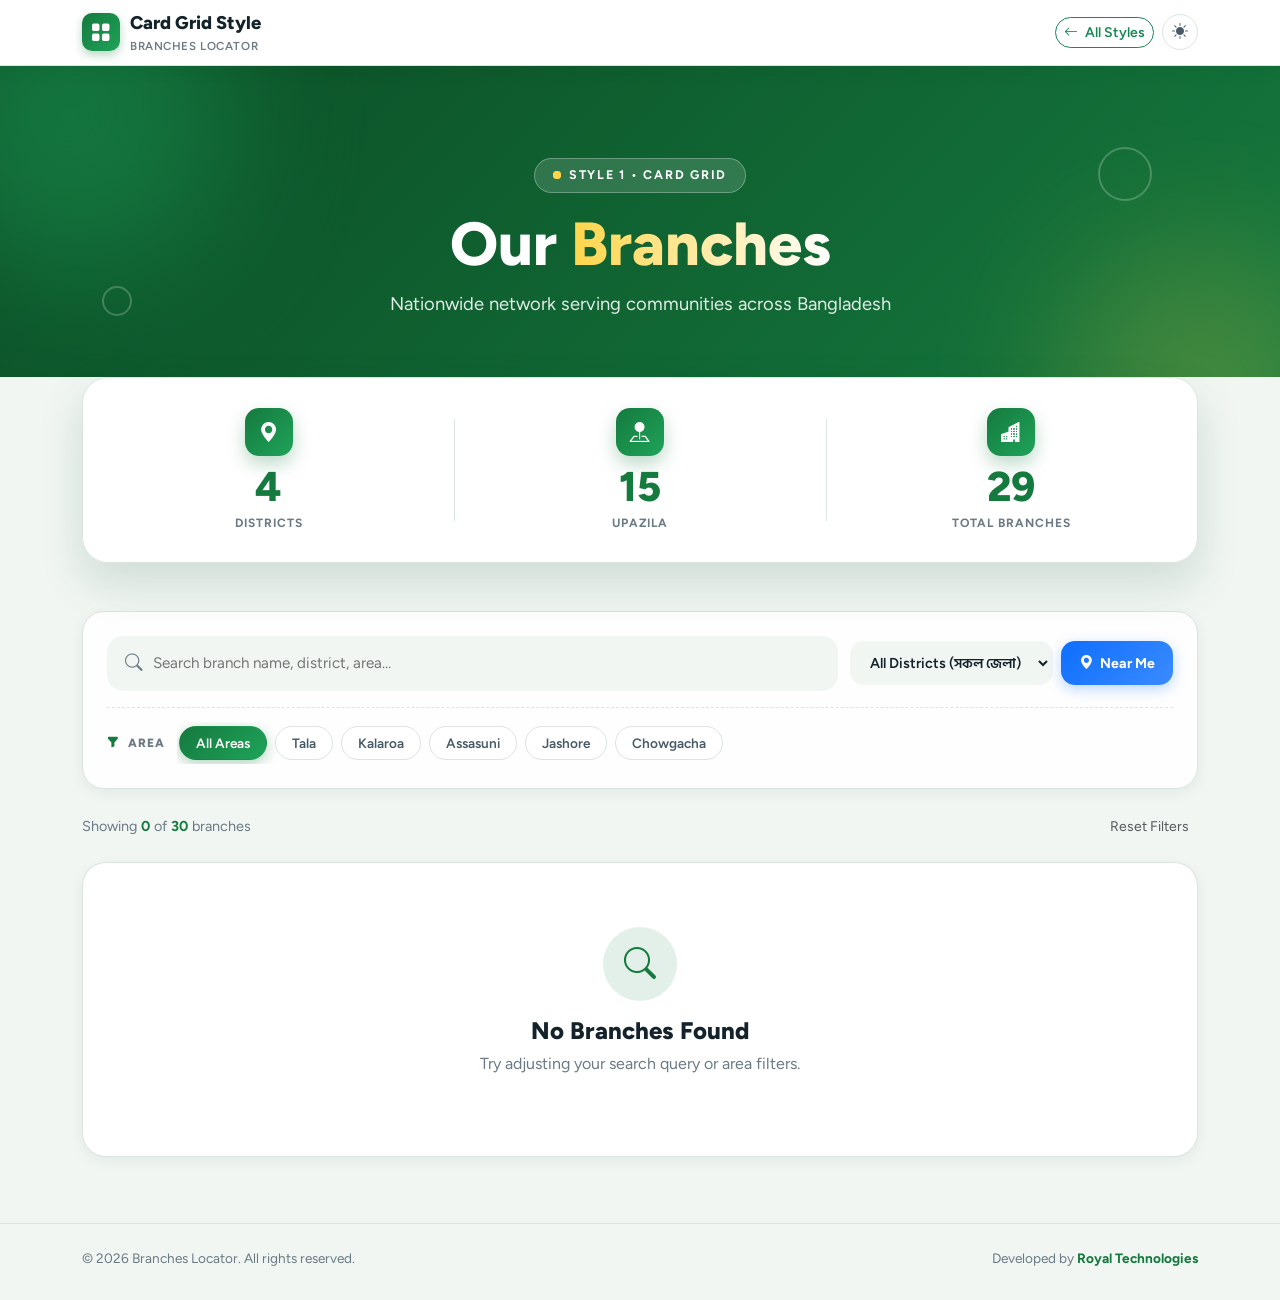
==== style-cards.html @ 8e42b0b7 "Initial release: Modern Branches Locator with 4 layout styles, interactive map, live search & geoloc" ====
<!DOCTYPE html>
<html lang="bn">
<head>
  <meta charset="UTF-8">
  <meta name="viewport" content="width=device-width, initial-scale=1.0, viewport-fit=cover">
  <title>Branches Locator - Modern Card Grid Style</title>
  <link rel="icon" type="image/svg+xml" href="favicon.svg">
  <link rel="alternate icon" type="image/png" href="favicon.png">
  <link rel="preconnect" href="https://fonts.googleapis.com">
  <link rel="preconnect" href="https://fonts.gstatic.com" crossorigin>
  <link href="https://fonts.googleapis.com/css2?family=Figtree:wght@400;500;600;700;800&family=Hind+Siliguri:wght@400;500;600;700&display=swap" rel="stylesheet">
  <link rel="stylesheet" href="css/bootstrap.min.css">
  <link rel="stylesheet" href="css/bootstrap-icons.min.css">
  <link rel="stylesheet" href="css/style.css">
</head>
<body>

  <!-- Top App Bar -->
  <header class="br-app-bar">
    <div class="container d-flex flex-wrap align-items-center justify-content-between gap-3">
      <a href="index.html" class="br-brand">
        <div class="br-brand-icon"><i class="bi bi-grid-fill"></i></div>
        <div class="br-brand-title">Card Grid Style <small>Branches Locator</small></div>
      </a>
      <div class="d-flex align-items-center gap-2">
        <a href="index.html" class="btn btn-sm btn-outline-success rounded-pill fw-semibold">
          <i class="bi bi-arrow-left me-1"></i> All Styles
        </a>
        <button type="button" class="theme-toggle-btn" id="btnThemeToggle"><i class="bi bi-sun-fill"></i></button>
      </div>
    </div>
  </header>

  <!-- Hero -->
  <section class="br-hero">
    <div class="br-hero-blob br-hero-blob-1"></div>
    <div class="br-hero-blob br-hero-blob-2"></div>
    <span class="br-ring br-ring-1"></span>
    <span class="br-ring br-ring-2"></span>
    <div class="container position-relative text-center" style="z-index: 2;">
      <span class="br-tag"><i class="br-dot"></i> STYLE 1 &bull; CARD GRID</span>
      <h1 class="br-title">Our <span>Branches</span></h1>
      <p class="br-sub">Nationwide network serving communities across Bangladesh</p>
    </div>
    <svg class="br-wave" viewBox="0 0 1440 80" preserveAspectRatio="none"><path d="M0,40 C240,90 480,0 720,30 C960,60 1200,90 1440,35 L1440,80 L0,80 Z"></path></svg>
  </section>

  <!-- Stats Counters -->
  <section class="br-stats-wrap">
    <div class="container">
      <div class="br-stats">
        <div class="br-stat">
          <span class="br-stat-ico"><i class="bi bi-geo-alt-fill"></i></span>
          <h2 class="br-count" data-target="4">0</h2>
          <small>Districts</small>
        </div>
        <div class="br-stat">
          <span class="br-stat-ico"><i class="bi bi-pin-map-fill"></i></span>
          <h2 class="br-count" data-target="16">0</h2>
          <small>Upazila</small>
        </div>
        <div class="br-stat">
          <span class="br-stat-ico"><i class="bi bi-buildings-fill"></i></span>
          <h2 class="br-count" data-target="30">0</h2>
          <small>Total Branches</small>
        </div>
      </div>
    </div>
  </section>

  <!-- Main Grid Content -->
  <main class="br-main">
    <div class="container position-relative" style="z-index: 2;">
      <!-- Search & Filters -->
      <div class="br-filter">
        <div class="br-search-row">
          <div class="br-search">
            <i class="bi bi-search"></i>
            <input type="text" id="brSearchInput" placeholder="Search branch name, district, area...">
          </div>
          <div class="br-search-actions">
            <select id="brDistrictSelect" class="br-filter-select">
              <option value="all">All Districts (সকল জেলা)</option>
              <option value="Satkhira">Satkhira (সাতক্ষীরা)</option>
              <option value="Jashore">Jashore (যশোর)</option>
              <option value="Khulna">Khulna (খুলনা)</option>
              <option value="Jhenaidah">Jhenaidah (ঝিনাইদহ)</option>
            </select>
            <button type="button" class="br-btn-gps" id="btnNearMe"><i class="bi bi-geo-alt-fill"></i> Near Me</button>
          </div>
        </div>

        <div class="br-areas">
          <span class="br-areas-label"><i class="bi bi-funnel-fill"></i> Area</span>
          <div class="br-chips">
            <button type="button" class="br-chip active" data-area="all">All Areas</button>
            <button type="button" class="br-chip" data-area="Tala">Tala</button>
            <button type="button" class="br-chip" data-area="Kalaroa">Kalaroa</button>
            <button type="button" class="br-chip" data-area="Assasuni">Assasuni</button>
            <button type="button" class="br-chip" data-area="Jashore">Jashore</button>
            <button type="button" class="br-chip" data-area="Chowgacha">Chowgacha</button>
          </div>
        </div>
      </div>

      <div class="br-result-bar">
        <span id="brResultCount">Showing <b>30</b> of <b>30</b> branches</span>
        <button type="button" class="btn btn-sm btn-link text-decoration-none text-muted" onclick="resetBranchFilters()">Reset Filters</button>
      </div>

      <div class="br-empty" id="brEmptyState" style="display:none;">
        <div class="br-empty-ico"><i class="bi bi-search"></i></div>
        <h4>No Branches Found</h4>
        <p>Try adjusting your search query or area filters.</p>
      </div>

      <div class="row g-3 g-lg-4" id="cardsContainer"></div>
    </div>
  </main>

  <footer class="br-credit-bar">
    <div class="container d-flex justify-content-between flex-wrap gap-2">
      <div>&copy; 2026 Branches Locator. All rights reserved.</div>
      <div>Developed by <a href="https://royaltechbd.com/" target="_blank" rel="noopener">Royal Technologies</a></div>
    </div>
  </footer>

  <script src="js/bootstrap.bundle.min.js"></script>
  <script src="js/branches-data.js"></script>
  <script>
    localStorage.setItem('branch_style', 'cards');
  </script>
  <script src="js/app.js"></script>
</body>
</html>
---- css/style.css ----
/* ==========================================================================
   BRANCHES LOCATOR - COMPLETE STYLESHEET
   Developed by Royal Technologies (https://royaltechbd.com)
   Featuring 4 Design Styles: Card Grid, Map View, District Directory, Data Table
   ========================================================================== */

/* ---------------- ROOT VARIABLES & THEMES ---------------- */
:root {
  --br-g1: #0b4d26;
  --br-g2: #157a3e;
  --br-g3: #1fa35a;
  --br-gold: #ffd54a;
  --br-gold-dark: #f59e0b;
  --br-accent: #0d6efd;
  --br-accent-hover: #0b5ed7;
  
  --bg-page: #f1f6f3;
  --bg-card: #ffffff;
  --bg-surface: rgba(255, 255, 255, 0.95);
  --text-main: #14232b;
  --text-muted: #6b7a84;
  --text-sub: #475a66;
  --border-color: #dbe5df;
  --shadow-sm: 0 4px 14px rgba(15, 40, 30, 0.06);
  --shadow-md: 0 10px 30px rgba(15, 40, 30, 0.1);
  --shadow-lg: 0 20px 45px rgba(11, 77, 38, 0.15);
  --radius-lg: 20px;
  --radius-md: 14px;
  --radius-sm: 10px;
  --font-base: 'Figtree', 'Hind Siliguri', -apple-system, BlinkMacSystemFont, 'Segoe UI', Roboto, sans-serif;
}

/* Sapphire Blue Theme */
[data-theme="sapphire"] {
  --br-g1: #0a2540;
  --br-g2: #1e40af;
  --br-g3: #3b82f6;
  --br-gold: #38bdf8;
  --br-gold-dark: #0284c7;
  --bg-page: #f0f5fc;
  --border-color: #d2e1f2;
}

/* Dark Mode Theme */
[data-theme="dark"] {
  --br-g1: #071710;
  --br-g2: #0e3d23;
  --br-g3: #196f3d;
  --br-gold: #fbbf24;
  --bg-page: #0f172a;
  --bg-card: #1e293b;
  --bg-surface: rgba(30, 41, 59, 0.95);
  --text-main: #f1f5f9;
  --text-muted: #94a3b8;
  --text-sub: #cbd5e1;
  --border-color: #334155;
  --shadow-sm: 0 4px 14px rgba(0, 0, 0, 0.3);
  --shadow-md: 0 10px 30px rgba(0, 0, 0, 0.4);
  --shadow-lg: 0 20px 45px rgba(0, 0, 0, 0.5);
}

/* Base resets */
*, *::before, *::after {
  box-sizing: border-box;
}

html, body {
  margin: 0;
  padding: 0;
  font-family: var(--font-base);
  color: var(--text-main);
  background-color: var(--bg-page);
  -webkit-font-smoothing: antialiased;
  -moz-osx-font-smoothing: grayscale;
  line-height: 1.5;
}

/* ---------------- TOP CONTROL & STYLE SWITCHER BAR ---------------- */
.br-app-bar {
  background: var(--bg-surface);
  backdrop-filter: blur(12px);
  -webkit-backdrop-filter: blur(12px);
  border-bottom: 1px solid var(--border-color);
  padding: 10px 0;
  position: sticky;
  top: 0;
  z-index: 1020;
  box-shadow: 0 4px 20px rgba(0,0,0,0.04);
}

.br-brand {
  display: flex;
  align-items: center;
  gap: 10px;
  text-decoration: none;
  color: var(--text-main);
  font-weight: 800;
  font-size: 1.15rem;
}

.br-brand-icon {
  width: 38px;
  height: 38px;
  display: grid;
  place-items: center;
  border-radius: 10px;
  background: linear-gradient(135deg, var(--br-g2), var(--br-g3));
  color: #fff;
  font-size: 1.25rem;
  box-shadow: 0 4px 10px rgba(21, 122, 62, 0.3);
}

.br-brand-title small {
  display: block;
  font-size: 0.72rem;
  font-weight: 600;
  color: var(--text-muted);
  letter-spacing: 0.05em;
  text-transform: uppercase;
}

/* Style Switcher Pills */
.br-style-switcher {
  display: inline-flex;
  align-items: center;
  background: rgba(0, 0, 0, 0.04);
  border: 1px solid var(--border-color);
  border-radius: 999px;
  padding: 3px;
  gap: 2px;
}

[data-theme="dark"] .br-style-switcher {
  background: rgba(255, 255, 255, 0.05);
}

.style-pill {
  border: 0;
  background: transparent;
  color: var(--text-sub);
  padding: 6px 14px;
  border-radius: 999px;
  font-size: 0.85rem;
  font-weight: 600;
  cursor: pointer;
  display: inline-flex;
  align-items: center;
  gap: 6px;
  transition: all 0.25s cubic-bezier(0.2, 0.8, 0.2, 1);
  white-space: nowrap;
}

.style-pill:hover {
  color: var(--br-g2);
  background: rgba(255, 255, 255, 0.5);
}

.style-pill.active {
  background: linear-gradient(135deg, var(--br-g2), var(--br-g3));
  color: #ffffff !important;
  box-shadow: 0 4px 12px rgba(21, 122, 62, 0.3);
}

.theme-toggle-btn {
  border: 1px solid var(--border-color);
  background: var(--bg-card);
  color: var(--text-sub);
  width: 36px;
  height: 36px;
  border-radius: 50%;
  display: grid;
  place-items: center;
  cursor: pointer;
  transition: all 0.25s;
}

.theme-toggle-btn:hover {
  color: var(--br-g2);
  border-color: var(--br-g3);
}

/* ---------------- HERO BANNER ---------------- */
.br-hero {
  position: relative;
  overflow: hidden;
  color: #ffffff;
  text-align: center;
  padding: clamp(48px, 9vw, 92px) 0 clamp(70px, 11vw, 115px);
  background: linear-gradient(135deg, var(--br-g1), var(--br-g2), var(--br-g1));
  background-size: 200% 200%;
  animation: brGradBg 12s ease infinite;
}

.br-hero-blob {
  position: absolute;
  border-radius: 50%;
  pointer-events: none;
  filter: blur(70px);
}

.br-hero-blob-1 {
  width: 320px;
  height: 320px;
  background: var(--br-g3);
  opacity: 0.45;
  top: -110px;
  left: -90px;
  animation: brDrift1 14s ease-in-out infinite alternate;
}

.br-hero-blob-2 {
  width: 280px;
  height: 280px;
  background: var(--br-gold);
  opacity: 0.2;
  bottom: -90px;
  right: -60px;
  animation: brDrift2 16s ease-in-out infinite alternate;
}

.br-ring {
  position: absolute;
  border: 2px solid rgba(255, 255, 255, 0.22);
  border-radius: 50%;
  pointer-events: none;
}

.br-ring-1 {
  width: 54px;
  height: 54px;
  top: 22%;
  right: 10%;
  animation: brFloat 7s ease-in-out infinite;
}

.br-ring-2 {
  width: 30px;
  height: 30px;
  top: 60%;
  left: 8%;
  animation: brFloat 9s ease-in-out infinite reverse;
}

.br-ring-3 {
  width: 90px;
  height: 90px;
  bottom: 18%;
  right: 28%;
  border-style: dashed;
  animation: brSpin 20s linear infinite;
}

.br-tag {
  display: inline-flex;
  align-items: center;
  gap: 8px;
  font-size: clamp(11px, 2.8vw, 12.5px);
  font-weight: 700;
  letter-spacing: 0.14em;
  padding: 7px 18px;
  border-radius: 999px;
  margin-bottom: 16px;
  background: rgba(255, 255, 255, 0.14);
  border: 1px solid rgba(255, 255, 255, 0.28);
  animation: brFadeDown 0.8s cubic-bezier(0.2, 0.8, 0.2, 1) both;
}

.br-dot {
  position: relative;
  width: 8px;
  height: 8px;
  border-radius: 50%;
  background: var(--br-gold);
}

.br-dot::after {
  content: "";
  position: absolute;
  inset: 0;
  border-radius: 50%;
  background: var(--br-gold);
  animation: brPing 1.8s ease-out infinite;
}

.br-title {
  font-weight: 800;
  font-size: clamp(2.2rem, 7vw, 3.8rem);
  line-height: 1.15;
  margin: 0 0 12px;
  color: #ffffff;
  animation: brFadeDown 0.9s 0.1s cubic-bezier(0.2, 0.8, 0.2, 1) both;
}

.br-title span {
  background: linear-gradient(90deg, var(--br-gold), #ffffff, #9be7b8, var(--br-gold));
  background-size: 300% 100%;
  -webkit-background-clip: text;
  background-clip: text;
  color: transparent;
  animation: brGrad 6s linear infinite;
}

.br-sub {
  margin: 0 auto;
  max-width: 580px;
  padding: 0 12px;
  color: rgba(255, 255, 255, 0.88);
  font-size: clamp(0.95rem, 3vw, 1.15rem);
  animation: brFadeDown 1s 0.2s cubic-bezier(0.2, 0.8, 0.2, 1) both;
}

.br-wave {
  position: absolute;
  left: 0;
  bottom: -1px;
  width: 100%;
  height: clamp(34px, 6vw, 70px);
  display: block;
}

.br-wave path {
  fill: var(--bg-page);
  transition: fill 0.3s ease;
}

/* ---------------- STATS COUNTERS ---------------- */
.br-stats-wrap {
  background: var(--bg-page);
  position: relative;
  z-index: 5;
  margin-top: calc(-1 * clamp(34px, 6vw, 56px));
}

.br-stats {
  display: grid;
  grid-template-columns: repeat(3, 1fr);
  background: var(--bg-surface);
  border-radius: clamp(18px, 3vw, 26px);
  box-shadow: var(--shadow-lg);
  border: 1px solid var(--border-color);
  overflow: hidden;
  animation: brRise 0.9s 0.25s cubic-bezier(0.2, 0.8, 0.2, 1) both;
}

.br-stat {
  position: relative;
  text-align: center;
  padding: clamp(16px, 3.5vw, 30px) 8px;
  transition: background 0.3s;
}

.br-stat + .br-stat::before {
  content: "";
  position: absolute;
  left: 0;
  top: 22%;
  bottom: 22%;
  width: 1px;
  background: var(--border-color);
}

.br-stat:hover {
  background: rgba(21, 122, 62, 0.04);
}

.br-stat-ico {
  display: inline-grid;
  place-items: center;
  width: clamp(36px, 8vw, 48px);
  height: clamp(36px, 8vw, 48px);
  border-radius: 14px;
  margin-bottom: 8px;
  font-size: clamp(15px, 3.5vw, 20px);
  color: #fff;
  background: linear-gradient(135deg, var(--br-g2), var(--br-g3));
  box-shadow: 0 8px 18px rgba(21, 122, 62, 0.28);
  transition: transform 0.4s ease;
}

.br-stat:hover .br-stat-ico {
  transform: translateY(-4px) rotate(-6deg) scale(1.08);
}

.br-count {
  font-weight: 800;
  font-size: clamp(1.6rem, 6vw, 2.6rem);
  color: var(--br-g2);
  margin: 0;
  line-height: 1.1;
}

.br-stat small {
  display: block;
  margin-top: 4px;
  font-size: clamp(9.5px, 2.6vw, 12px);
  font-weight: 700;
  letter-spacing: 0.08em;
  text-transform: uppercase;
  color: var(--text-muted);
}

/* ---------------- MAIN WRAPPER ---------------- */
.br-main {
  position: relative;
  overflow: hidden;
  background: transparent;
  padding: clamp(24px, 4vw, 48px) 0 clamp(40px, 6vw, 70px);
}

.br-main-blob {
  position: absolute;
  border-radius: 50%;
  filter: blur(90px);
  pointer-events: none;
  opacity: 0.14;
}

.br-main-blob-1 {
  width: 340px;
  height: 340px;
  background: var(--br-g1);
  top: 0;
  left: -100px;
  animation: brDrift1 18s ease-in-out infinite alternate;
}

.br-main-blob-2 {
  width: 320px;
  height: 320px;
  background: var(--br-accent);
  bottom: 0;
  right: -100px;
  animation: brDrift2 20s ease-in-out infinite alternate;
}

/* ---------------- FILTER BOX ---------------- */
.br-filter {
  background: var(--bg-surface);
  border: 1px solid var(--border-color);
  border-radius: 22px;
  padding: clamp(14px, 3vw, 24px);
  box-shadow: var(--shadow-sm);
  margin-bottom: 22px;
}

.br-search-row {
  display: flex;
  gap: 12px;
  align-items: center;
  flex-wrap: wrap;
}

.br-search {
  flex: 1 1 300px;
  display: flex;
  align-items: center;
  gap: 10px;
  background: var(--bg-page);
  border: 2px solid transparent;
  border-radius: 16px;
  padding: 4px 6px 4px 16px;
  transition: border-color 0.3s, box-shadow 0.3s, background 0.3s;
}

.br-search:focus-within {
  background: var(--bg-card);
  border-color: var(--br-g3);
  box-shadow: 0 0 0 5px rgba(31, 163, 90, 0.15);
}

.br-search > i {
  color: var(--text-muted);
  font-size: 1.1rem;
}

.br-search input {
  flex: 1 1 auto;
  min-width: 0;
  border: 0;
  outline: 0;
  background: transparent;
  padding: 10px 0;
  font-size: 0.95rem;
  color: var(--text-main);
}

.br-search-actions {
  display: flex;
  gap: 8px;
}

.br-filter-select {
  flex: 0 0 auto;
  min-width: 150px;
  border: 2px solid transparent;
  background: var(--bg-page);
  border-radius: 14px;
  padding: 10px 14px;
  font-size: 0.9rem;
  font-weight: 600;
  color: var(--text-main);
  outline: none;
  cursor: pointer;
  transition: all 0.25s;
}

.br-filter-select:focus {
  background: var(--bg-card);
  border-color: var(--br-g3);
}

.br-btn-gps {
  flex: 0 0 auto;
  border: 0;
  cursor: pointer;
  font-weight: 700;
  font-size: 0.88rem;
  color: #fff;
  padding: 11px 18px;
  border-radius: 14px;
  background: linear-gradient(135deg, #0d6efd, #3b8bff);
  box-shadow: 0 4px 14px rgba(13, 110, 253, 0.28);
  display: inline-flex;
  align-items: center;
  gap: 7px;
  transition: transform 0.25s, box-shadow 0.25s;
}

.br-btn-gps:hover {
  transform: translateY(-2px);
  box-shadow: 0 8px 20px rgba(13, 110, 253, 0.35);
}

.br-areas {
  display: flex;
  align-items: center;
  gap: 12px;
  margin-top: 16px;
  padding-top: 14px;
  border-top: 1px dashed var(--border-color);
}

.br-areas-label {
  flex: 0 0 auto;
  font-size: 12px;
  font-weight: 800;
  letter-spacing: 0.08em;
  text-transform: uppercase;
  color: var(--text-muted);
}

.br-areas-label i {
  color: var(--br-g2);
  margin-right: 4px;
}

.br-chips {
  display: flex;
  gap: 8px;
  overflow-x: auto;
  padding: 4px 2px;
  scrollbar-width: none;
  -webkit-overflow-scrolling: touch;
}

.br-chips::-webkit-scrollbar {
  display: none;
}

.br-chip {
  flex: 0 0 auto;
  text-decoration: none;
  font-size: 0.85rem;
  font-weight: 600;
  white-space: nowrap;
  color: var(--text-sub);
  background: var(--bg-card);
  border: 1.5px solid var(--border-color);
  padding: 6px 16px;
  border-radius: 999px;
  cursor: pointer;
  transition: all 0.25s cubic-bezier(0.2, 0.8, 0.2, 1);
}

.br-chip:hover {
  color: var(--br-g2);
  border-color: var(--br-g3);
  transform: translateY(-2px);
}

.br-chip.active {
  color: #fff;
  border-color: transparent;
  background: linear-gradient(135deg, var(--br-g2), var(--br-g3));
  box-shadow: 0 4px 14px rgba(21, 122, 62, 0.32);
}

/* Result count bar */
.br-result-bar {
  display: flex;
  justify-content: space-between;
  align-items: center;
  flex-wrap: wrap;
  gap: 10px;
  margin-bottom: 20px;
  font-size: 0.9rem;
  color: var(--text-muted);
}

.br-result-bar b {
  color: var(--br-g2);
}

.br-view-indicators {
  display: flex;
  align-items: center;
  gap: 8px;
}

/* ==========================================================================
   STYLE 1: MODERN CARD GRID (Unnayan Prochesta Signature)
   ========================================================================== */
.br-card {
  position: relative;
  overflow: hidden;
  display: flex;
  flex-direction: column;
  background: var(--bg-card);
  border: 1px solid var(--border-color);
  border-radius: clamp(16px, 2.5vw, 22px);
  box-shadow: var(--shadow-sm);
  transition: transform 0.4s cubic-bezier(0.2, 0.8, 0.2, 1), box-shadow 0.4s ease, border-color 0.3s;
}

.br-card:hover {
  transform: translateY(-8px);
  box-shadow: var(--shadow-lg);
  border-color: rgba(31, 163, 90, 0.3);
}

.br-shine {
  position: absolute;
  top: 0;
  left: -80%;
  width: 50%;
  height: 100%;
  z-index: 4;
  pointer-events: none;
  transform: skewX(-20deg);
  background: linear-gradient(100deg, transparent, rgba(255, 255, 255, 0.55), transparent);
}

.br-card:hover .br-shine {
  animation: brShine 0.9s ease;
}

.br-img {
  position: relative;
  overflow: hidden;
  height: clamp(110px, 18vw, 150px);
  background: linear-gradient(135deg, #e8f3ec, #d7e8de);
}

[data-theme="dark"] .br-img {
  background: linear-gradient(135deg, #162a22, #0d1e18);
}

.br-img-empty {
  width: 100%;
  height: 100%;
  display: grid;
  place-items: center;
  font-size: 2.5rem;
  color: var(--br-g3);
  opacity: 0.7;
  transition: transform 0.5s ease;
}

.br-card:hover .br-img-empty {
  transform: scale(1.12) rotate(-3deg);
}

.br-img-fade {
  position: absolute;
  inset: auto 0 0 0;
  height: 55%;
  background: linear-gradient(to top, rgba(0, 0, 0, 0.35), transparent);
  pointer-events: none;
}

.br-area-badge {
  position: absolute;
  top: 10px;
  right: 10px;
  z-index: 2;
  display: inline-flex;
  align-items: center;
  gap: 5px;
  max-width: calc(100% - 20px);
  font-size: 0.75rem;
  font-weight: 700;
  color: #fff;
  white-space: nowrap;
  padding: 5px 11px;
  border-radius: 999px;
  background: rgba(11, 77, 38, 0.85);
  backdrop-filter: blur(6px);
  -webkit-backdrop-filter: blur(6px);
  border: 1px solid rgba(255, 255, 255, 0.25);
}

.br-dist-badge {
  position: absolute;
  top: 10px;
  left: 10px;
  z-index: 2;
  display: inline-flex;
  align-items: center;
  font-size: 0.72rem;
  font-weight: 700;
  color: #fff;
  padding: 4px 9px;
  border-radius: 999px;
  background: rgba(13, 110, 253, 0.85);
  backdrop-filter: blur(4px);
}

.br-body {
  display: flex;
  flex-direction: column;
  flex: 1 1 auto;
  padding: clamp(14px, 2.5vw, 18px);
  position: relative;
}

.br-body::before {
  content: "";
  position: absolute;
  left: clamp(14px, 2.5vw, 18px);
  top: 0;
  width: 40px;
  height: 3px;
  border-radius: 3px;
  background: linear-gradient(90deg, var(--br-g2), var(--br-g3));
  transition: width 0.4s ease;
}

.br-card:hover .br-body::before {
  width: 80px;
}

.br-name {
  font-weight: 700;
  color: var(--text-main);
  font-size: clamp(1.05rem, 2.2vw, 1.2rem);
  line-height: 1.25;
  margin: 10px 0 2px;
}

.br-bn-name {
  font-size: 0.85rem;
  font-weight: 600;
  color: var(--br-g2);
  margin-bottom: 10px;
}

.br-meta {
  list-style: none;
  margin: 0 0 16px;
  padding: 0;
  display: grid;
  gap: 8px;
  font-size: 0.84rem;
  color: var(--text-sub);
}

.br-meta li {
  display: flex;
  align-items: flex-start;
  gap: 8px;
  min-width: 0;
  line-height: 1.4;
}

.br-meta li i {
  flex: 0 0 auto;
  margin-top: 3px;
  font-size: 1rem;
}

.br-addr i { color: #e11d48; }
.br-phone i { color: var(--br-g2); }
.br-mail i { color: #0d6efd; }
.br-hours i { color: var(--br-gold-dark); }

.br-phone a {
  color: inherit;
  text-decoration: none;
  font-weight: 600;
  transition: color 0.2s;
}

.br-phone a:hover {
  color: var(--br-g2);
  text-decoration: underline;
}

.br-card-actions {
  margin-top: auto;
  display: flex;
  gap: 8px;
}

.br-btn {
  flex: 1 1 auto;
  display: inline-flex;
  align-items: center;
  justify-content: center;
  gap: 6px;
  text-decoration: none;
  font-weight: 700;
  font-size: 0.86rem;
  color: #fff;
  padding: 9px 12px;
  border-radius: 12px;
  background: linear-gradient(135deg, #0d6efd, #3b8bff);
  box-shadow: 0 4px 12px rgba(13, 110, 253, 0.25);
  transition: transform 0.25s, box-shadow 0.25s, gap 0.25s;
}

.br-btn:hover {
  color: #fff;
  gap: 10px;
  transform: translateY(-2px);
  box-shadow: 0 8px 18px rgba(13, 110, 253, 0.35);
}

.br-btn-call {
  flex: 0 0 auto;
  width: 40px;
  height: 40px;
  border-radius: 12px;
  display: grid;
  place-items: center;
  background: rgba(21, 122, 62, 0.12);
  color: var(--br-g2);
  text-decoration: none;
  font-size: 1rem;
  transition: all 0.25s;
}

.br-btn-call:hover {
  background: var(--br-g2);
  color: #fff;
  transform: translateY(-2px);
}

/* ==========================================================================
   STYLE 2: INTERACTIVE SPLIT MAP VIEW
   ========================================================================== */
.map-layout {
  display: grid;
  grid-template-columns: 420px 1fr;
  height: 720px;
  background: var(--bg-card);
  border: 1px solid var(--border-color);
  border-radius: 24px;
  overflow: hidden;
  box-shadow: var(--shadow-md);
  margin-bottom: 24px;
}

.map-sidebar {
  display: flex;
  flex-direction: column;
  height: 100%;
  border-right: 1px solid var(--border-color);
  background: var(--bg-card);
}

.map-sidebar-head {
  padding: 16px 20px;
  border-bottom: 1px solid var(--border-color);
  background: var(--bg-surface);
}

.map-sidebar-list {
  flex: 1 1 auto;
  overflow-y: auto;
  padding: 12px;
  display: flex;
  flex-direction: column;
  gap: 10px;
}

.map-branch-item {
  padding: 14px 16px;
  background: var(--bg-page);
  border: 1px solid var(--border-color);
  border-radius: 16px;
  cursor: pointer;
  transition: all 0.25s ease;
}

.map-branch-item:hover, .map-branch-item.is-selected {
  background: var(--bg-card);
  border-color: var(--br-g3);
  box-shadow: 0 6px 18px rgba(21, 122, 62, 0.14);
  transform: translateY(-2px);
}

.map-branch-item.is-selected {
  border-left: 4px solid var(--br-g2);
}

.map-branch-title {
  font-weight: 700;
  font-size: 1rem;
  margin: 0 0 4px;
  color: var(--text-main);
  display: flex;
  justify-content: space-between;
  align-items: baseline;
}

.map-branch-dist {
  font-size: 0.75rem;
  font-weight: 700;
  color: #0d6efd;
  background: rgba(13, 110, 253, 0.1);
  padding: 2px 7px;
  border-radius: 999px;
}

.map-branch-addr {
  font-size: 0.82rem;
  color: var(--text-sub);
  margin-bottom: 8px;
  display: -webkit-box;
  -webkit-line-clamp: 2;
  -webkit-box-orient: vertical;
  overflow: hidden;
}

.map-branch-footer {
  display: flex;
  justify-content: space-between;
  align-items: center;
  font-size: 0.8rem;
}

.map-canvas-container {
  position: relative;
  height: 100%;
  width: 100%;
}

#leafletMap {
  width: 100%;
  height: 100%;
  z-index: 1;
}

/* Custom Leaflet Marker Styling */
.custom-branch-marker {
  width: 34px;
  height: 34px;
  border-radius: 50% 50% 50% 0;
  background: linear-gradient(135deg, var(--br-g2), var(--br-g1));
  transform: rotate(-45deg);
  display: flex;
  align-items: center;
  justify-content: center;
  box-shadow: 0 4px 12px rgba(11, 77, 38, 0.45);
  border: 2px solid #ffffff;
  transition: transform 0.25s;
}

.custom-branch-marker i {
  transform: rotate(45deg);
  color: var(--br-gold);
  font-size: 15px;
}

.custom-branch-marker.is-active {
  background: linear-gradient(135deg, #e11d48, #be123c);
  transform: scale(1.2) rotate(-45deg);
  box-shadow: 0 6px 18px rgba(225, 29, 72, 0.5);
  z-index: 1000 !important;
}

.leaflet-popup-content-wrapper {
  border-radius: 16px;
  padding: 6px;
  box-shadow: 0 10px 30px rgba(0,0,0,0.18);
}

.map-popup-card h4 {
  font-size: 1.05rem;
  font-weight: 800;
  margin: 0 0 4px;
  color: var(--br-g1);
}

.map-popup-card p {
  font-size: 0.84rem;
  color: #475a66;
  margin: 4px 0 10px;
}

/* ==========================================================================
   STYLE 3: HIERARCHICAL DISTRICT & UPAZILA DIRECTORY (Accordion)
   ========================================================================== */
.district-group-card {
  background: var(--bg-card);
  border: 1px solid var(--border-color);
  border-radius: 20px;
  margin-bottom: 16px;
  overflow: hidden;
  box-shadow: var(--shadow-sm);
  transition: box-shadow 0.3s;
}

.district-group-card:hover {
  box-shadow: var(--shadow-md);
}

.district-header {
  padding: 18px 24px;
  background: var(--bg-surface);
  display: flex;
  justify-content: space-between;
  align-items: center;
  cursor: pointer;
  user-select: none;
}

.district-title {
  display: flex;
  align-items: center;
  gap: 12px;
  margin: 0;
  font-size: 1.25rem;
  font-weight: 800;
  color: var(--text-main);
}

.district-badge-count {
  font-size: 0.8rem;
  font-weight: 700;
  padding: 4px 12px;
  border-radius: 999px;
  background: rgba(21, 122, 62, 0.12);
  color: var(--br-g2);
}

.district-collapse-icon {
  font-size: 1.2rem;
  color: var(--text-muted);
  transition: transform 0.3s;
}

.district-group-card.is-open .district-collapse-icon {
  transform: rotate(180deg);
}

.district-body {
  padding: 20px;
  border-top: 1px solid var(--border-color);
}

.dir-branch-row {
  display: grid;
  grid-template-columns: repeat(auto-fill, minmax(280px, 1fr));
  gap: 14px;
}

.dir-branch-card {
  background: var(--bg-page);
  border: 1px solid var(--border-color);
  border-radius: 14px;
  padding: 16px;
  display: flex;
  flex-direction: column;
  transition: transform 0.25s, border-color 0.25s, box-shadow 0.25s;
}

.dir-branch-card:hover {
  transform: translateY(-3px);
  border-color: var(--br-g3);
  box-shadow: var(--shadow-sm);
  background: var(--bg-card);
}

.dir-branch-head {
  display: flex;
  justify-content: space-between;
  align-items: flex-start;
  margin-bottom: 6px;
}

.dir-branch-head h5 {
  margin: 0;
  font-weight: 700;
  font-size: 1.05rem;
  color: var(--text-main);
}

.dir-tag-upazila {
  font-size: 0.72rem;
  font-weight: 700;
  background: rgba(13, 110, 253, 0.1);
  color: #0d6efd;
  padding: 3px 8px;
  border-radius: 6px;
}

.dir-branch-meta {
  font-size: 0.82rem;
  color: var(--text-sub);
  display: grid;
  gap: 4px;
  margin-bottom: 12px;
}

.dir-branch-actions {
  margin-top: auto;
  display: flex;
  gap: 8px;
}

/* ==========================================================================
   STYLE 4: ADMINISTRATIVE DATA TABLE VIEW
   ========================================================================== */
.table-panel {
  background: var(--bg-card);
  border: 1px solid var(--border-color);
  border-radius: 20px;
  overflow: hidden;
  box-shadow: var(--shadow-sm);
}

.table-panel-header {
  padding: 16px 22px;
  background: var(--bg-surface);
  border-bottom: 1px solid var(--border-color);
  display: flex;
  justify-content: space-between;
  align-items: center;
  flex-wrap: wrap;
  gap: 10px;
}

.table-export-btns {
  display: flex;
  gap: 8px;
}

.btn-export {
  border: 1px solid var(--border-color);
  background: var(--bg-card);
  color: var(--text-sub);
  font-weight: 600;
  font-size: 0.84rem;
  padding: 6px 14px;
  border-radius: 10px;
  cursor: pointer;
  display: inline-flex;
  align-items: center;
  gap: 6px;
  transition: all 0.25s;
}

.btn-export:hover {
  background: var(--bg-page);
  color: var(--br-g2);
  border-color: var(--br-g3);
}

.br-table-responsive {
  width: 100%;
  overflow-x: auto;
}

.br-table {
  width: 100%;
  border-collapse: collapse;
  text-align: left;
  font-size: 0.88rem;
}

.br-table th {
  background: var(--bg-page);
  color: var(--text-muted);
  font-weight: 700;
  font-size: 0.78rem;
  text-transform: uppercase;
  letter-spacing: 0.06em;
  padding: 14px 18px;
  border-bottom: 1px solid var(--border-color);
  white-space: nowrap;
}

.br-table td {
  padding: 14px 18px;
  border-bottom: 1px solid var(--border-color);
  vertical-align: middle;
  color: var(--text-main);
}

.br-table tr:hover td {
  background: rgba(21, 122, 62, 0.03);
}

.br-table-badge {
  display: inline-block;
  padding: 3px 8px;
  border-radius: 6px;
  font-size: 0.76rem;
  font-weight: 700;
}

.badge-satkhira { background: #e0f2fe; color: #0369a1; }
.badge-jashore { background: #fef3c7; color: #b45309; }
.badge-khulna { background: #dcfce7; color: #15803d; }
.badge-jhenaidah { background: #fae8ff; color: #86198f; }

/* ---------------- EMPTY STATE ---------------- */
.br-empty {
  text-align: center;
  background: var(--bg-card);
  border-radius: 24px;
  padding: clamp(36px, 7vw, 64px) 20px;
  border: 1px solid var(--border-color);
  box-shadow: var(--shadow-sm);
  margin: 20px 0;
}

.br-empty-ico {
  display: inline-grid;
  place-items: center;
  width: 74px;
  height: 74px;
  border-radius: 50%;
  font-size: 32px;
  color: var(--br-g2);
  background: rgba(25, 135, 84, 0.12);
  margin-bottom: 16px;
  animation: brFloat 4s ease-in-out infinite;
}

.br-empty h4 {
  font-weight: 800;
  margin: 0 0 6px;
}

.br-empty p {
  margin: 0 0 16px;
  color: var(--text-muted);
}

/* ---------------- FOOTER CREDIT (Clean & Subdued) ---------------- */
.br-credit-bar {
  text-align: center;
  padding: 24px 0 32px;
  color: var(--text-muted);
  font-size: 0.85rem;
  border-top: 1px solid var(--border-color);
}

.br-credit-bar a {
  color: var(--br-g2);
  font-weight: 700;
  text-decoration: none;
}

.br-credit-bar a:hover {
  text-decoration: underline;
}

/* ---------------- REVEAL ANIMATIONS ---------------- */
.br-reveal {
  opacity: 0;
  transform: translateY(28px) scale(0.98);
}

.br-reveal.is-visible {
  animation: brReveal 0.7s cubic-bezier(0.2, 0.8, 0.2, 1) forwards;
  animation-delay: var(--delay, 0ms);
}

@keyframes brFadeDown {
  from { opacity: 0; transform: translateY(-22px); }
  to { opacity: 1; transform: none; }
}

@keyframes brRise {
  from { opacity: 0; transform: translateY(30px); }
  to { opacity: 1; transform: none; }
}

@keyframes brReveal {
  to { opacity: 1; transform: none; }
}

@keyframes brDrift1 {
  from { transform: translate(0, 0) scale(1); }
  to { transform: translate(60px, 40px) scale(1.15); }
}

@keyframes brDrift2 {
  from { transform: translate(0, 0) scale(1); }
  to { transform: translate(-60px, -30px) scale(1.2); }
}

@keyframes brFloat {
  0%, 100% { transform: translateY(0) rotate(0); }
  50% { transform: translateY(-16px) rotate(8deg); }
}

@keyframes brPing {
  0% { transform: scale(1); opacity: 0.7; }
  100% { transform: scale(3); opacity: 0; }
}

@keyframes brGradBg {
  0%, 100% { background-position: 0% 50%; }
  50% { background-position: 100% 50%; }
}

@keyframes brGrad {
  to { background-position: 300% 0; }
}

@keyframes brSpin {
  to { transform: rotate(360deg); }
}

@keyframes brShine {
  to { left: 140%; }
}

/* ---------------- RESPONSIVE STYLES ---------------- */
@media (max-width: 991.98px) {
  .map-layout {
    grid-template-columns: 1fr;
    grid-template-rows: 320px 380px;
    height: 700px;
  }
  .map-sidebar {
    border-right: 0;
    border-bottom: 1px solid var(--border-color);
  }
}

@media (max-width: 767.98px) {
  .br-app-bar .container {
    flex-direction: column;
    gap: 10px;
    align-items: stretch !important;
  }
  .br-style-switcher {
    overflow-x: auto;
    width: 100%;
    scrollbar-width: none;
  }
  .br-style-switcher::-webkit-scrollbar {
    display: none;
  }
  .br-search-row {
    flex-direction: column;
    align-items: stretch;
  }
  .br-search-actions {
    flex-direction: row;
  }
  .br-filter-select {
    flex: 1 1 auto;
  }
  .br-areas {
    flex-direction: column;
    align-items: stretch;
    gap: 8px;
  }
}

@media (max-width: 575.98px) {
  .br-ring-1, .br-ring-2 { display: none; }
  .br-card:hover { transform: translateY(-4px); }
  .style-pill { padding: 6px 10px; font-size: 0.78rem; }
}
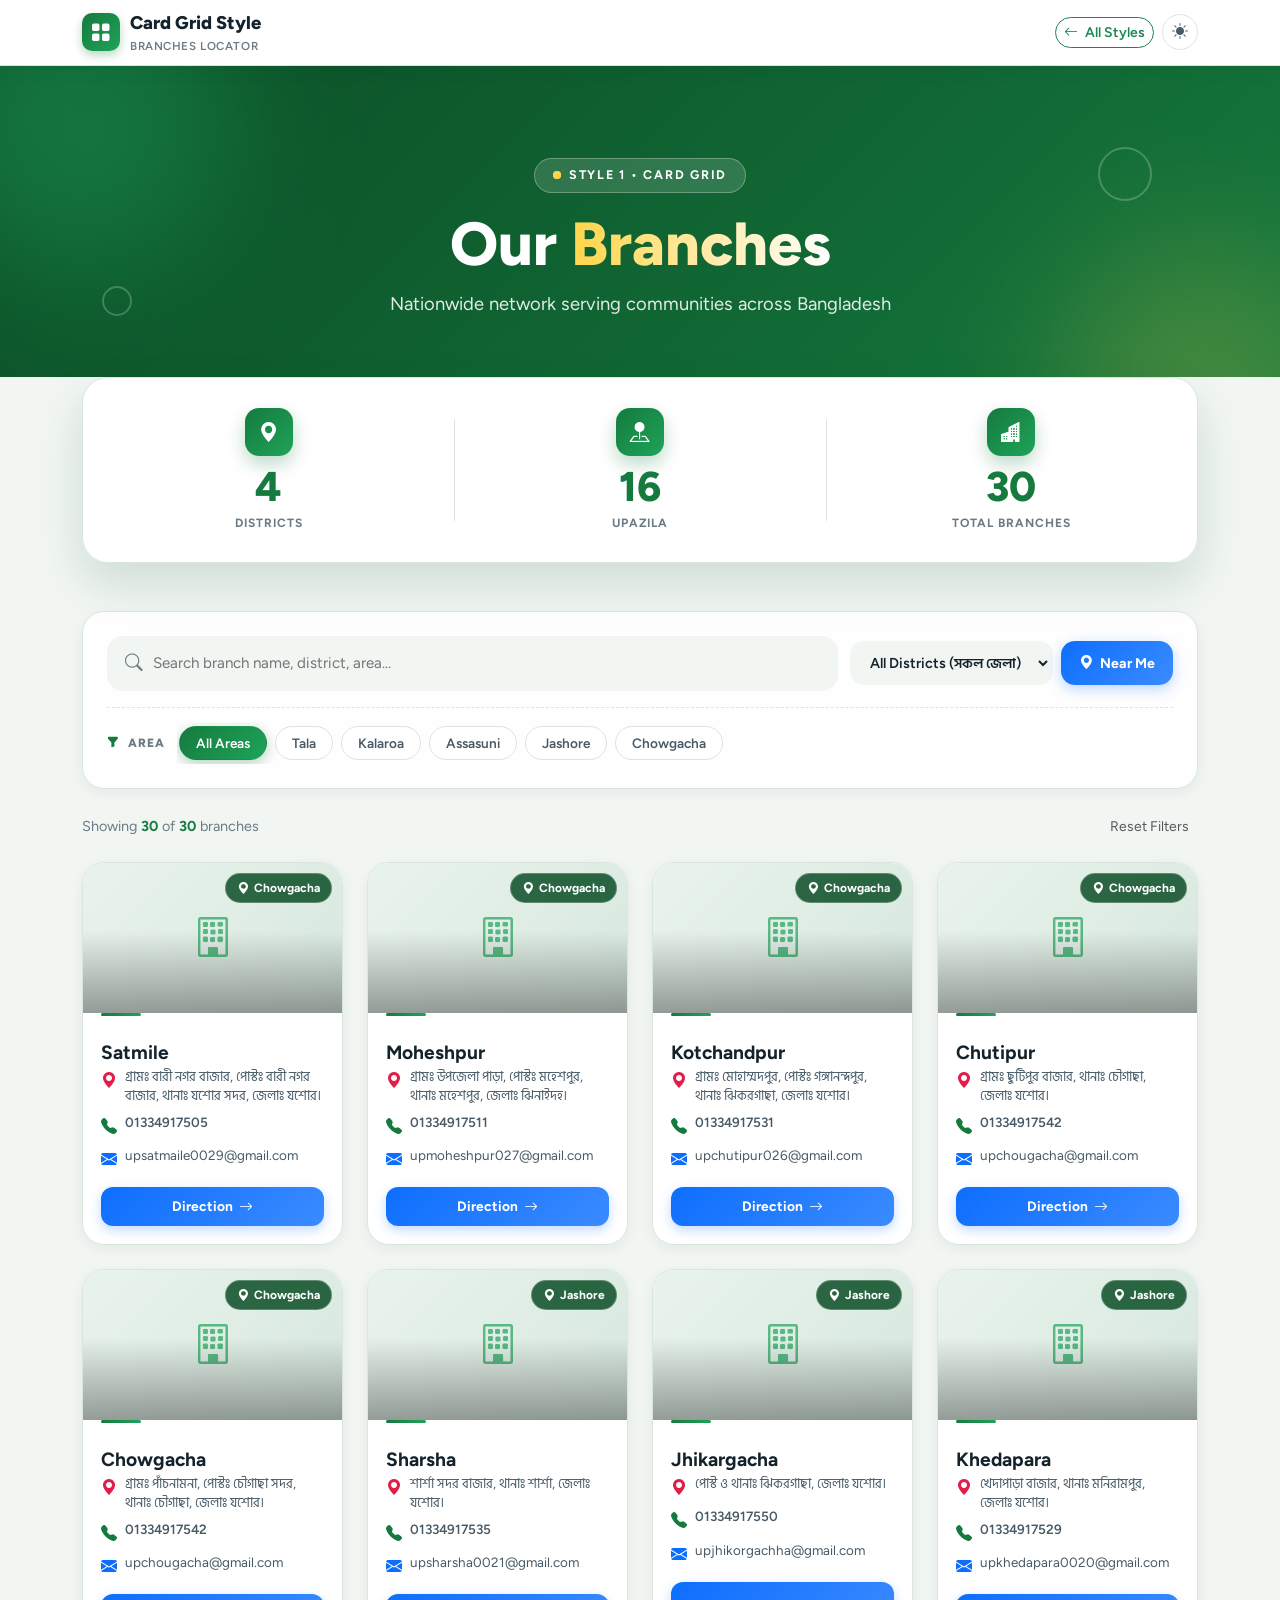
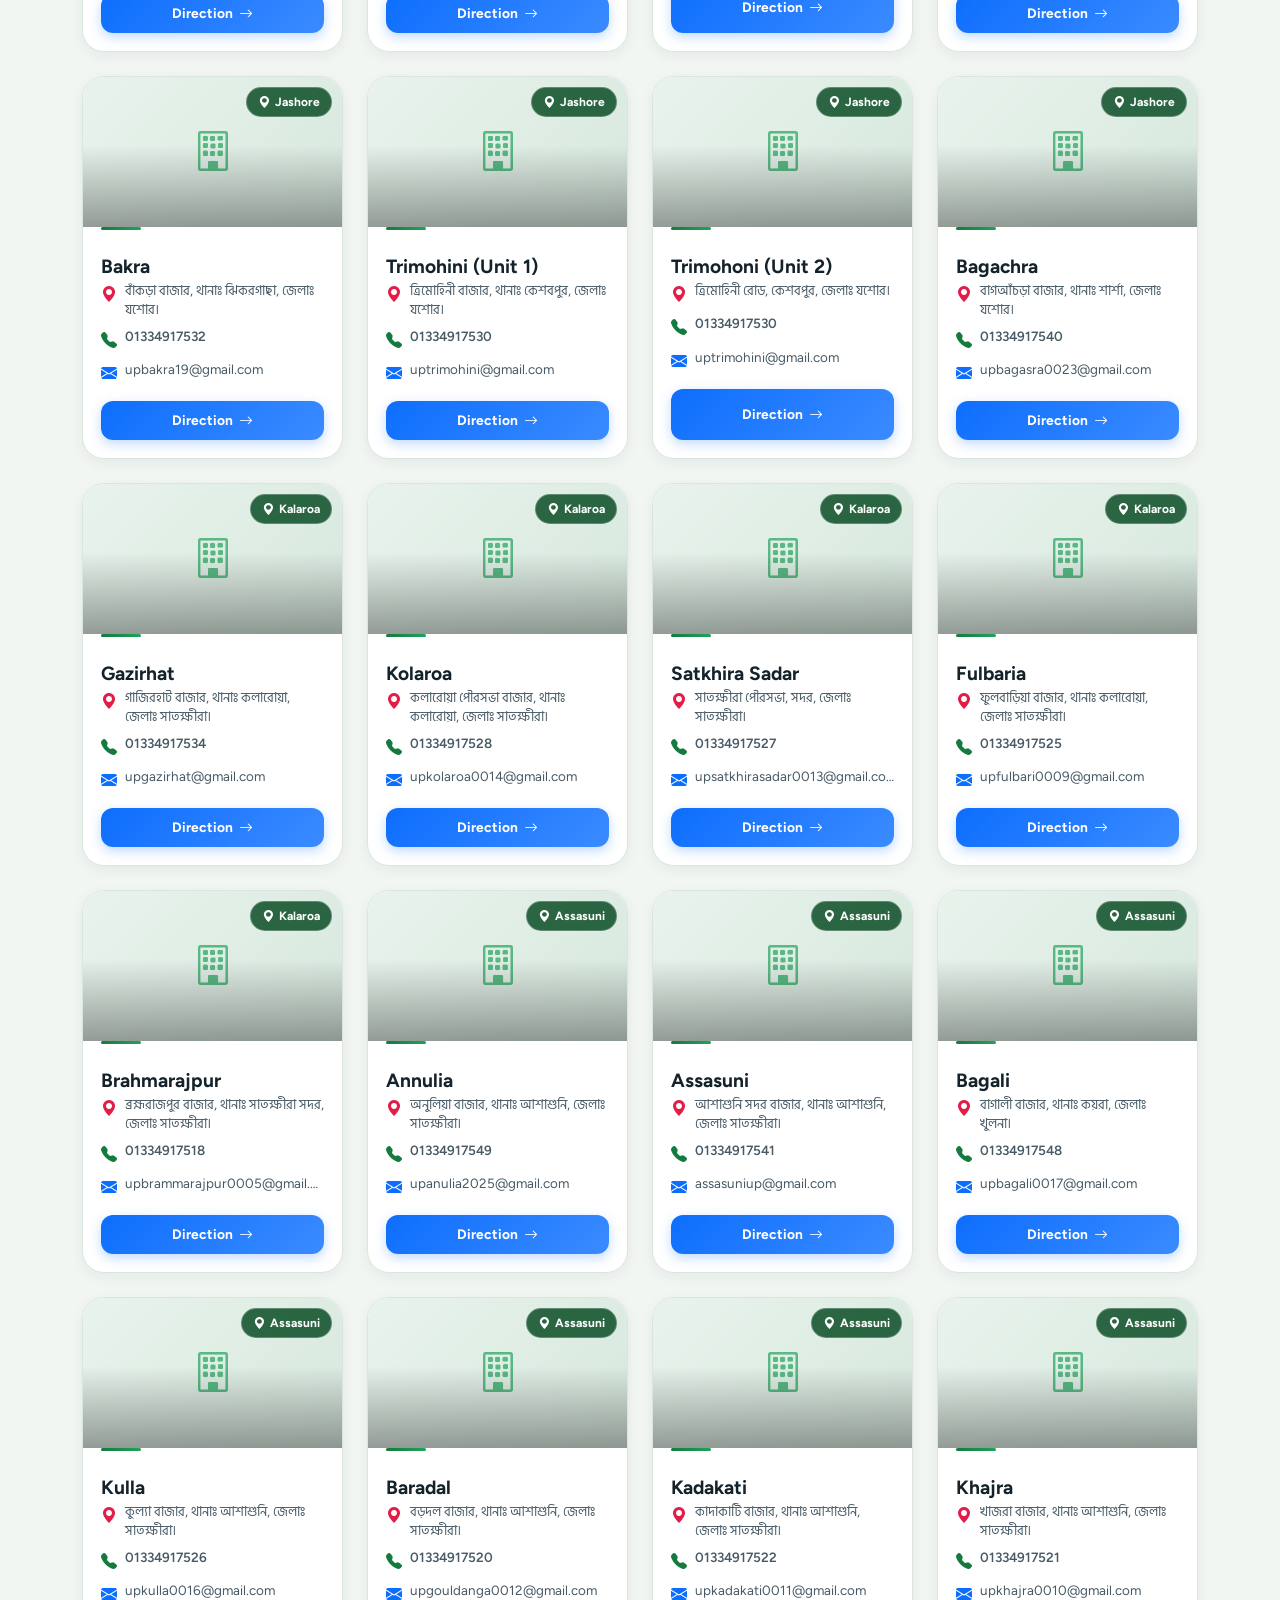
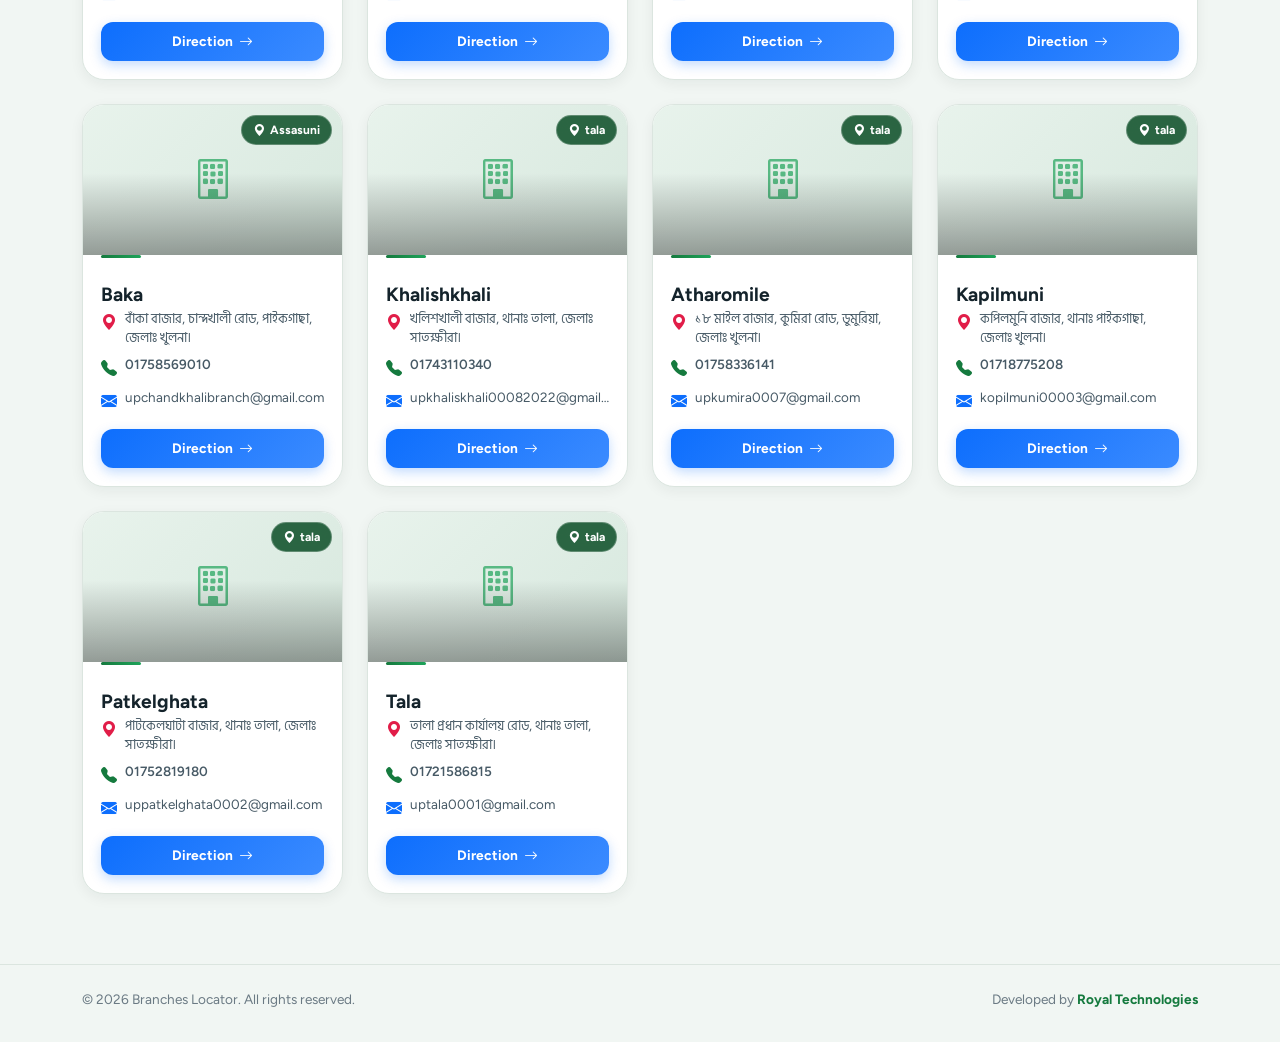
==== commit 0fd2ed5b: "Fix branch data binding and ensure instant loading of all 30 branches across all styles" ====
--- a/style-cards.html
+++ b/style-cards.html
@@ -12,6 +12,7 @@
   <link rel="stylesheet" href="css/bootstrap.min.css">
   <link rel="stylesheet" href="css/bootstrap-icons.min.css">
   <link rel="stylesheet" href="css/style.css">
+  <script src="js/branches-data.js"></script>
 </head>
 <body>
 
@@ -114,7 +115,7 @@
         <p>Try adjusting your search query or area filters.</p>
       </div>
 
-      <div class="row g-3 g-lg-4" id="cardsContainer"></div>
+      <div class="row g-2 g-sm-3 g-lg-4" id="cardsContainer"></div>
     </div>
   </main>
 
@@ -126,7 +127,6 @@
   </footer>
 
   <script src="js/bootstrap.bundle.min.js"></script>
-  <script src="js/branches-data.js"></script>
   <script>
     localStorage.setItem('branch_style', 'cards');
   </script>
